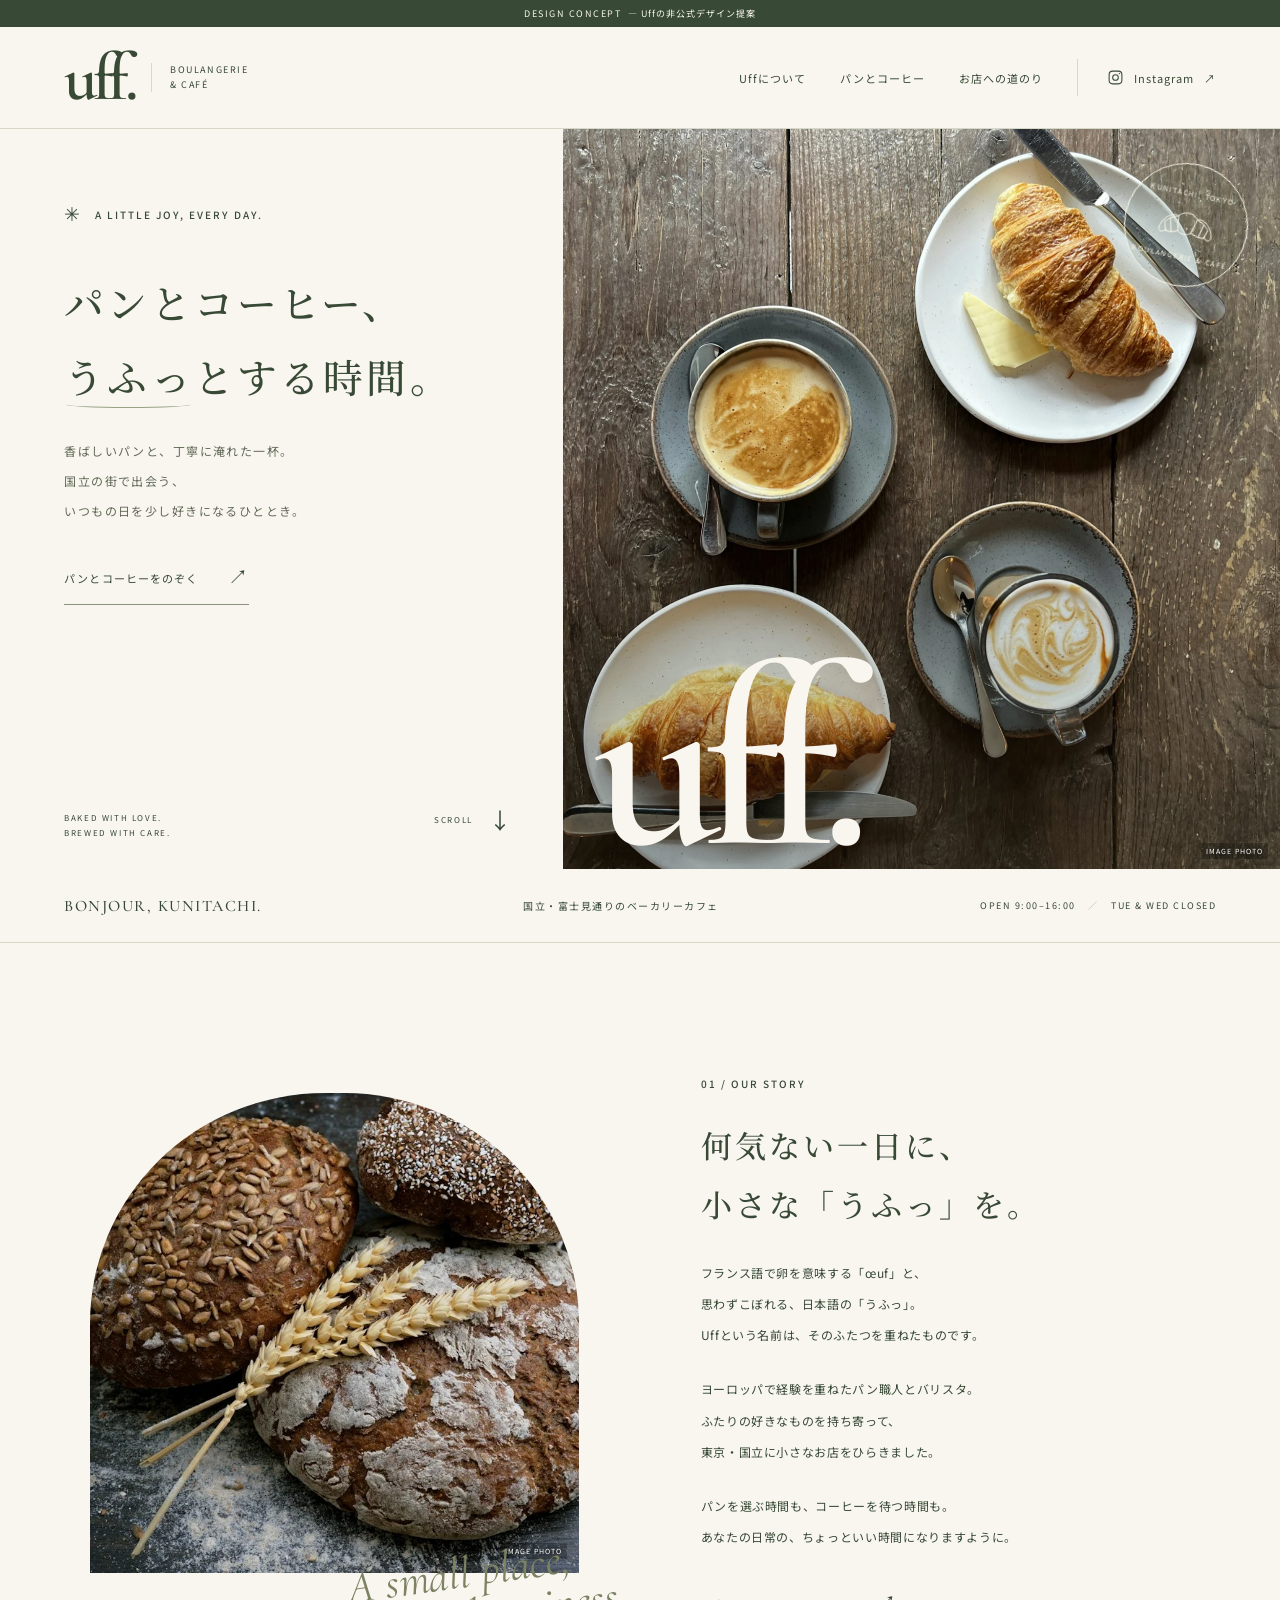
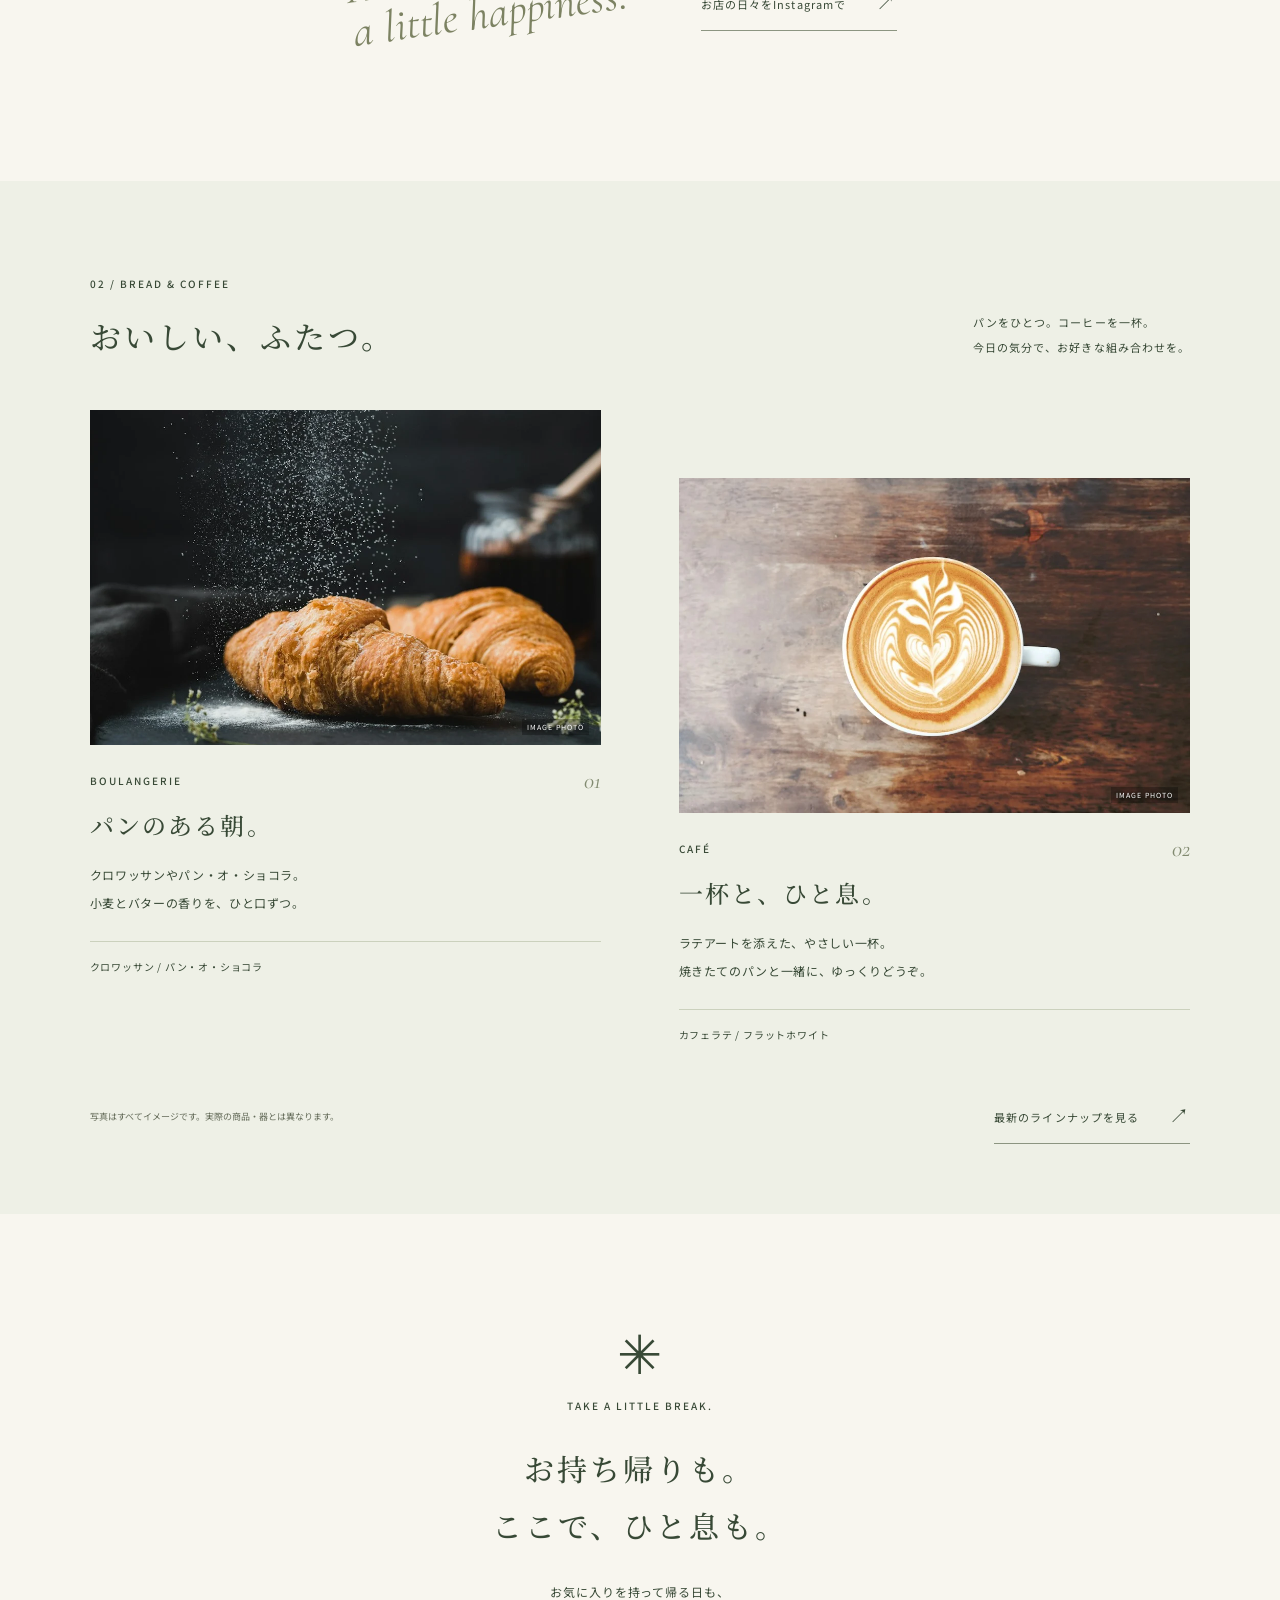
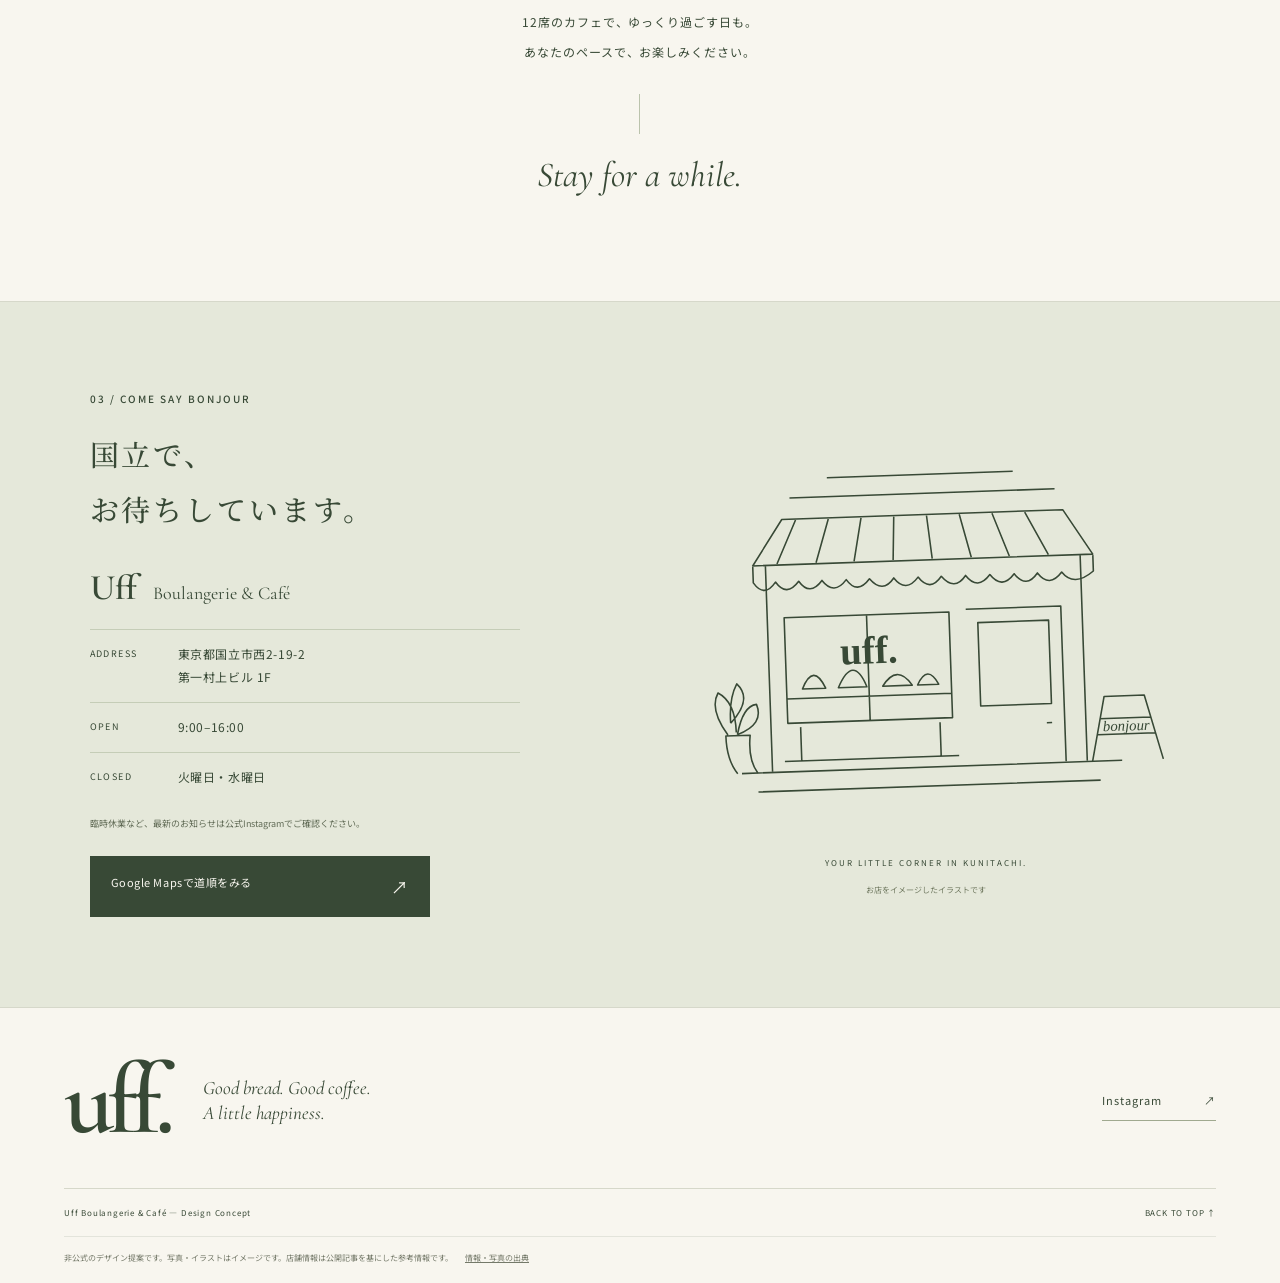
==== index.html @ c30e9963 "Publish Uff cafe homepage concept" ====
<!doctype html>
<html lang="ja">
<head>
  <meta charset="utf-8">
  <meta name="viewport" content="width=device-width, initial-scale=1">
  <meta name="robots" content="noindex,nofollow">
  <meta name="theme-color" content="#384936">
  <meta name="description" content="パンとコーヒー、うふっとする時間。東京・国立のUff Boulangerie & Caféを紹介する非公式デザイン案です。">
  <title>Uff — パンとコーヒー、うふっとする時間。｜デザイン案</title>
  <link rel="icon" href="assets/favicon.svg" type="image/svg+xml">
  <link rel="preconnect" href="https://fonts.googleapis.com">
  <link rel="preconnect" href="https://fonts.gstatic.com" crossorigin>
  <link href="https://fonts.googleapis.com/css2?family=Cormorant+Garamond:ital,wght@0,400;0,500;0,600;1,400;1,500&family=Noto+Sans+JP:wght@400;500;600&family=Noto+Serif+JP:wght@400;500;600&display=swap" rel="stylesheet">
  <link rel="stylesheet" href="style.css">
  <script src="app.js" defer></script>
</head>
<body>
  <a class="skip" href="#main">本文へスキップ</a>
  <div class="concept-note">DESIGN CONCEPT <span>— Uffの非公式デザイン提案</span></div>
  <header class="site-header">
    <a class="brand" href="#top" aria-label="Uff トップへ"><span class="brand-logo">uff<span class="logo-dot">.</span></span><span class="brand-sub">BOULANGERIE<br>& CAFÉ</span></a>
    <button class="menu-toggle" aria-expanded="false" aria-controls="navigation" aria-label="メニューを開く"><span></span><span></span></button>
    <nav id="navigation" aria-label="メインナビゲーション">
      <a href="#story">Uffについて</a><a href="#menu">パンとコーヒー</a><a href="#visit">お店への道のり</a>
      <a class="nav-instagram" href="https://www.instagram.com/uff_boulangeriecafe/" target="_blank" rel="noopener noreferrer"><svg viewBox="0 0 24 24" aria-hidden="true"><rect x="3" y="3" width="18" height="18" rx="5"/><circle cx="12" cy="12" r="4"/><circle class="fill" cx="17.5" cy="6.5" r="1"/></svg><span>Instagram</span><span aria-hidden="true">↗</span></a>
    </nav>
  </header>
  <main id="main">
    <section class="hero" id="top" aria-labelledby="hero-title">
      <div class="hero-copy">
        <p class="eyebrow"><span class="tiny-sun">✳</span> A LITTLE JOY, EVERY DAY.</p>
        <h1 id="hero-title">パンとコーヒー、<br><span>うふっ</span>とする時間。</h1>
        <p class="hero-description">香ばしいパンと、丁寧に淹れた一杯。<br>国立の街で出会う、<br>いつもの日を少し好きになるひととき。</p>
        <a class="text-link" href="#menu">パンとコーヒーをのぞく <span class="arrow" aria-hidden="true">↗</span></a>
        <div class="hero-bottom"><span>BAKED WITH LOVE.<br>BREWED WITH CARE.</span><a href="#story" class="scroll-cue">SCROLL <span aria-hidden="true">↓</span></a></div>
      </div>
      <div class="hero-photo">
        <img src="assets/hero.webp" width="1400" height="1867" alt="クロワッサンとコーヒーを囲む食卓のイメージ" fetchpriority="high">
        <div class="photo-shade"></div>
        <div class="hero-seal" aria-label="東京・国立 ベーカリーとカフェ"><span>KUNITACHI, TOKYO</span><svg viewBox="0 0 80 54" aria-hidden="true"><path d="M17 37C9 45 4 39 10 28C14 20 23 15 29 18M63 37C71 45 76 39 70 28C66 20 57 15 51 18M28 18C34 10 46 10 52 18L47 36C42 40 36 40 31 36Z"/><path d="M28 18L19 22L23 39L31 36M52 18L61 22L57 39L47 36M19 22L13 28L16 39L23 39M61 22L67 28L64 39L57 39"/></svg><span>BOULANGERIE & CAFÉ</span></div>
        <p class="hero-wordmark" aria-hidden="true">uff.</p>
        <span class="image-label">IMAGE PHOTO</span>
      </div>
    </section>
    <div class="opening-strip"><span class="strip-title">BONJOUR, KUNITACHI.</span><p>国立・富士見通りのベーカリーカフェ</p><span class="strip-hours">OPEN 9:00–16:00 <i>／</i> TUE & WED CLOSED</span></div>

    <section class="story section-wrap" id="story" aria-labelledby="story-title">
      <div class="story-visual"><img src="assets/bread.webp" width="1000" height="665" alt="香ばしく焼き上がったパンのイメージ" loading="lazy"><span class="image-label">IMAGE PHOTO</span><p class="handwritten">A small place,<br>a little happiness.</p></div>
      <div class="story-copy"><p class="eyebrow">01 / OUR STORY</p><h2 id="story-title">何気ない一日に、<br>小さな「うふっ」を。</h2><p>フランス語で卵を意味する「œuf」と、<br>思わずこぼれる、日本語の「うふっ」。<br>Uffという名前は、そのふたつを重ねたものです。</p><p>ヨーロッパで経験を重ねたパン職人とバリスタ。<br>ふたりの好きなものを持ち寄って、<br>東京・国立に小さなお店をひらきました。</p><p>パンを選ぶ時間も、コーヒーを待つ時間も。<br>あなたの日常の、ちょっといい時間になりますように。</p><a class="text-link" href="https://www.instagram.com/uff_boulangeriecafe/" target="_blank" rel="noopener noreferrer">お店の日々をInstagramで <span class="arrow" aria-hidden="true">↗</span></a></div>
    </section>

    <section class="menu-section" id="menu" aria-labelledby="menu-title">
      <div class="section-wrap">
        <div class="section-heading"><div><p class="eyebrow">02 / BREAD & COFFEE</p><h2 id="menu-title">おいしい、ふたつ。</h2></div><p class="heading-note">パンをひとつ。コーヒーを一杯。<br>今日の気分で、お好きな組み合わせを。</p></div>
        <div class="menu-grid">
          <article class="menu-item"><div class="menu-image"><img src="assets/croissant.webp" width="1000" height="800" alt="クロワッサンのイメージ" loading="lazy"><span class="image-label">IMAGE PHOTO</span></div><div class="menu-item-top"><span class="eyebrow">BOULANGERIE</span><span class="item-number">01</span></div><h3>パンのある朝。</h3><p>クロワッサンやパン・オ・ショコラ。<br>小麦とバターの香りを、ひと口ずつ。</p><div class="menu-detail"><span>クロワッサン / パン・オ・ショコラ</span></div></article>
          <article class="menu-item"><div class="menu-image"><img src="assets/latte.webp" width="1000" height="1250" alt="ラテアートを施したカフェラテのイメージ" loading="lazy"><span class="image-label">IMAGE PHOTO</span></div><div class="menu-item-top"><span class="eyebrow">CAFÉ</span><span class="item-number">02</span></div><h3>一杯と、ひと息。</h3><p>ラテアートを添えた、やさしい一杯。<br>焼きたてのパンと一緒に、ゆっくりどうぞ。</p><div class="menu-detail"><span>カフェラテ / フラットホワイト</span></div></article>
        </div>
        <div class="menu-footnote"><p>写真はすべてイメージです。実際の商品・器とは異なります。</p><a class="text-link" href="https://www.instagram.com/uff_boulangeriecafe/" target="_blank" rel="noopener noreferrer">最新のラインナップを見る <span class="arrow" aria-hidden="true">↗</span></a></div>
      </div>
    </section>

    <section class="cafe-moment section-wrap" aria-label="カフェで過ごす時間"><span class="moment-flower" aria-hidden="true">✳</span><p class="eyebrow">TAKE A LITTLE BREAK.</p><h2>お持ち帰りも。<br>ここで、ひと息も。</h2><p>お気に入りを持って帰る日も、<br>12席のカフェで、ゆっくり過ごす日も。<br>あなたのペースで、お楽しみください。</p><span class="moment-line" aria-hidden="true"></span><p class="moment-english">Stay for a while.</p></section>

    <section class="visit" id="visit" aria-labelledby="visit-title"><div class="section-wrap visit-inner"><div class="visit-info"><p class="eyebrow">03 / COME SAY BONJOUR</p><h2 id="visit-title">国立で、<br>お待ちしています。</h2><p class="visit-name">Uff <span>Boulangerie & Café</span></p><dl><div><dt>ADDRESS</dt><dd>東京都国立市西2-19-2<br>第一村上ビル 1F</dd></div><div><dt>OPEN</dt><dd>9:00–16:00</dd></div><div><dt>CLOSED</dt><dd>火曜日・水曜日</dd></div></dl><p class="visit-small">臨時休業など、最新のお知らせは公式Instagramでご確認ください。</p><a class="solid-link" href="https://www.google.com/maps/search/?api=1&query=Uff%20Boulangerie%20Cafe%20%E5%9B%BD%E7%AB%8B%E5%B8%82%E8%A5%BF2-19-2" target="_blank" rel="noopener noreferrer">Google Mapsで道順をみる <span aria-hidden="true">↗</span></a></div>
      <div class="visit-art" aria-label="Uffのイラスト"><svg class="shop-drawing" viewBox="0 0 500 410" fill="none" xmlns="http://www.w3.org/2000/svg" aria-hidden="true"><g stroke="currentColor" stroke-width="1.5" stroke-linejoin="round"><path d="M71 336H431M100 335V140H398V335M88 140H410L383 97H117Z"/><path d="M111 139L130 98M148 139L161 98M184 139L192 98M221 139L223 98M258 139L254 98M295 139L285 98M331 139L316 98M368 139L347 98M88 141V156Q98 171 109 156Q119 171 131 156Q141 171 153 156Q164 171 176 156Q186 171 198 156Q210 171 221 156Q232 171 244 156Q255 171 266 156Q278 171 289 156Q300 171 312 156Q323 171 335 156Q346 171 357 156Q368 171 380 156Q391 171 410 156V141"/><path d="M116 190H272V290H116ZM288 188H378V335M299 201H366V280H299ZM361 298H366M194 190V290M116 267H272M128 294V326M260 294V326M112 326H277"/><path d="M131 258Q142 233 153 258ZM165 258Q180 226 192 258ZM207 258Q221 237 235 258ZM240 258Q250 238 260 258Z"/><path d="M86 336Q77 323 80 300H57Q57 323 67 336M59 299Q42 274 51 259Q67 268 67 297M68 299Q74 272 87 271Q94 290 68 299M62 288Q61 265 69 251Q84 266 62 288M403 336L416 275H454L470 336M411 296H459M409 311H463"/><path d="M86 354H410M125 77H376M161 59H337"/></g><text x="195" y="236" fill="currentColor" text-anchor="middle" font-family="Georgia,serif" font-weight="bold" font-size="37">uff.</text><text x="436" y="308" fill="currentColor" text-anchor="middle" font-family="Georgia,serif" font-style="italic" font-size="14">bonjour</text></svg><p>YOUR LITTLE CORNER IN KUNITACHI.</p><span class="illustration-note">お店をイメージしたイラストです</span></div></div></section>
  </main>
  <footer><div class="footer-main"><a class="footer-logo" href="#top" aria-label="トップへ">uff.</a><p>Good bread. Good coffee.<br>A little happiness.</p><a class="footer-instagram" href="https://www.instagram.com/uff_boulangeriecafe/" target="_blank" rel="noopener noreferrer">Instagram <span aria-hidden="true">↗</span></a></div><div class="footer-bottom"><span>Uff Boulangerie & Café — Design Concept</span><a href="#top">BACK TO TOP ↑</a></div><div class="demo-disclosure">非公式のデザイン提案です。写真・イラストはイメージです。店舗情報は公開記事を基にした参考情報です。<details><summary>情報・写真の出典</summary><p>店舗情報：<a href="https://tachikawa.keizai.biz/headline/4227/" target="_blank" rel="noopener noreferrer">立川経済新聞（2026年11月4日）</a> ／ <a href="https://kunitachi-media.tokyo.jp/archives/1681" target="_blank" rel="noopener noreferrer">くにたちクリップ</a>。写真：Unsplash。実際の店舗・商品を撮影したものではありません。</p></details></div></footer>
</body>
</html>
---- style.css ----
:root{--paper:#f8f6ef;--ink:#384936;--muted:#747969;--line:#d6d8ca;--pale:#eef0e6;--serif:'Noto Serif JP',serif;--roman:'Cormorant Garamond',Georgia,serif;--sans:'Noto Sans JP',sans-serif}*{box-sizing:border-box}html{scroll-behavior:smooth;scroll-padding-top:100px}body{margin:0;color:var(--ink);background:var(--paper);font-family:var(--sans);font-size:14px;-webkit-font-smoothing:antialiased}a{color:inherit;text-decoration:none}button{font:inherit}a:focus-visible,button:focus-visible,summary:focus-visible{outline:2px solid #a45c36;outline-offset:6px}img{display:block;width:100%;height:100%;object-fit:cover}p,h1,h2,h3{margin:0}svg{display:block}::selection{background:#dce1c9}.skip{position:fixed;top:-100px;z-index:100;background:var(--ink);color:white;padding:15px}.skip:focus{top:0}.concept-note{height:27px;display:flex;gap:7px;justify-content:center;align-items:center;background:var(--ink);color:#f7f6ed;font-size:9px;letter-spacing:1.5px}.concept-note span{letter-spacing:1px;font-size:9px}.site-header{height:102px;padding:0 5%;display:flex;align-items:center;justify-content:space-between;border-bottom:1px solid var(--line);position:relative;z-index:20;background:var(--paper)}.brand{display:flex;gap:17px;align-items:center}.brand-logo{font:600 67px/.8 var(--roman);letter-spacing:-5px}.logo-dot{margin-left:2px}.brand-sub{font-size:9px;line-height:1.6;letter-spacing:1.6px;border-left:1px solid var(--line);padding-left:18px}.site-header nav{display:flex;align-items:center;gap:34px;font-size:11px;letter-spacing:1px}.site-header nav>a{position:relative;padding:10px 0}.site-header nav>a:not(.nav-instagram):after{content:'';position:absolute;bottom:0;left:0;width:0;height:1px;background:var(--ink);transition:width .3s}.site-header nav>a:hover:after{width:100%}.nav-instagram{display:flex;align-items:center;gap:10px;border-left:1px solid var(--line);padding-left:29px!important}.nav-instagram svg{width:17px;height:17px;fill:none;stroke:currentColor;stroke-width:1.5}.nav-instagram svg .fill{fill:currentColor;stroke:none}.menu-toggle{display:none}.hero{display:grid;grid-template-columns:44% 56%;min-height:650px;height:min(740px,calc(100svh - 129px));max-height:850px}.hero-copy{padding:67px 9% 29px 11.4%;display:flex;flex-direction:column;align-items:flex-start}.eyebrow{font-size:10px;font-weight:500;letter-spacing:2px;line-height:1.8}.tiny-sun{font-size:19px;vertical-align:-2px;margin-right:9px;font-weight:400}.hero h1{font:500 clamp(31px,3.1vw,49px)/1.85 var(--serif);letter-spacing:.08em;margin:35px -20px 24px 0;white-space:nowrap}.hero h1 span{position:relative}.hero h1 span:after{content:'';position:absolute;left:2px;right:3px;bottom:-4px;height:6px;border-bottom:1px solid #98a184;border-radius:50%}.hero-description{font-size:12px;line-height:2.5;letter-spacing:.12em;color:#626957}.text-link{display:inline-flex;align-items:center;justify-content:space-between;gap:30px;padding:13px 0;border-bottom:1px solid #8c9581;font-size:11px;letter-spacing:.1em;transition:gap .25s,color .25s}.text-link:hover{gap:40px;color:#8a5b38}.hero .text-link{margin-top:25px}.arrow{font-family:Arial,sans-serif;font-size:20px;font-weight:400}.hero-bottom{margin-top:auto;width:100%;display:flex;justify-content:space-between;align-items:end;padding-top:34px;font-size:8px;line-height:1.8;letter-spacing:1.6px}.scroll-cue{display:flex;align-items:center;gap:16px}.scroll-cue span{font-size:22px}.hero-photo{position:relative;overflow:hidden;background:#b1a18a}.hero-photo>img{object-position:center 45%;animation:hero-in 1.4s ease-out both}.photo-shade{position:absolute;inset:45% 0 0;background:linear-gradient(transparent,rgba(30,28,15,.36))}.hero-wordmark{position:absolute;bottom:18px;left:30px;font:600 clamp(160px,20vw,320px)/.7 var(--roman);letter-spacing:-.075em;color:var(--paper)}.hero-seal{position:absolute;top:34px;right:32px;width:124px;height:124px;border:1px solid #f9f6e8;border-radius:50%;color:#f9f6e8;display:flex;flex-direction:column;align-items:center;justify-content:center;transform:rotate(12deg);background:#38493624}.hero-seal>span{font-size:7px;letter-spacing:1.4px}.hero-seal svg{width:65px;height:50px;fill:none;stroke:currentColor;stroke-width:1.2;margin:2px 0}.image-label{position:absolute;right:12px;bottom:10px;font-size:7px;letter-spacing:1px;color:white;text-shadow:0 1px 5px #000;background:#0004;padding:3px 5px}.opening-strip{min-height:74px;border-bottom:1px solid var(--line);display:flex;align-items:center;justify-content:space-between;padding:18px 5%;gap:20px}.strip-title{font:500 16px var(--roman);letter-spacing:1.5px}.opening-strip p{font-size:10px;letter-spacing:1.5px}.strip-hours{font-size:9px;letter-spacing:1.5px}.strip-hours i{font-style:normal;margin:0 9px;color:#abb29e}.section-wrap{max-width:1240px;width:86%;margin:auto}.story{padding:132px 0 150px;display:grid;grid-template-columns:1fr 1fr;gap:11%;align-items:center}.story-visual{position:relative;height:480px;margin-bottom:40px}.story-visual>img{object-position:35% center;border-radius:48% 48% 0 0}.story-visual .image-label{bottom:14px}.handwritten{position:absolute;bottom:-61px;right:-46px;font:italic 400 45px/.95 var(--roman);transform:rotate(-8deg);color:#7c8262}.story-copy .eyebrow{margin-bottom:23px}h2{font:500 31px/1.9 var(--serif);letter-spacing:.1em}.story-copy>p:not(.eyebrow){font-size:12px;line-height:2.6;letter-spacing:.055em;margin-top:23px}.story-copy .text-link{margin-top:25px}.menu-section{background:var(--pale);padding:94px 0 70px}.section-heading{display:flex;justify-content:space-between;align-items:end;margin-bottom:44px}.section-heading .eyebrow{margin-bottom:14px}.heading-note{font-size:11px;line-height:2.3;letter-spacing:.1em;padding-bottom:6px}.menu-grid{display:grid;grid-template-columns:1fr 1fr;gap:7%}.menu-image{height:335px;overflow:hidden;position:relative}.menu-image img{transition:transform .8s}.menu-item:hover .menu-image img{transform:scale(1.025)}.menu-item:nth-child(2){padding-top:68px}.menu-item-top{display:flex;justify-content:space-between;align-items:center;margin:22px 0 10px}.item-number{font:italic 400 23px var(--roman);color:#818a70}.menu-item h3{font:500 24px/1.7 var(--serif);letter-spacing:.09em}.menu-item>p{font-size:12px;line-height:2.3;letter-spacing:.055em;margin-top:15px}.menu-detail{margin-top:25px;padding-top:17px;border-top:1px solid #cbd1bd;font-size:10px;letter-spacing:.08em}.menu-footnote{margin-top:48px;display:flex;justify-content:space-between;align-items:center;gap:25px}.menu-footnote>p{font-size:9px;line-height:1.8;color:#666d5b}.cafe-moment{position:relative;text-align:center;padding:110px 0 105px;overflow:hidden}.moment-flower{font-size:54px;font-weight:400;display:block;line-height:1;margin-bottom:19px}.cafe-moment h2{margin:25px 0 23px;font-size:30px}.cafe-moment>p:not(.eyebrow):not(.moment-english){font-size:12px;line-height:2.5;letter-spacing:.08em}.moment-line{display:block;height:40px;width:1px;background:#bbc3ac;margin:27px auto 20px}.moment-english{font:italic 400 35px var(--roman)}.visit{background:#e5e8da;border-top:1px solid var(--line);border-bottom:1px solid var(--line)}.visit-inner{display:grid;grid-template-columns:1fr 1fr;gap:4%;padding:88px 0 90px;align-items:center}.visit-info .eyebrow{margin-bottom:18px}.visit-info h2{font-size:29px}.visit-name{font:600 36px var(--roman);margin:30px 0 20px}.visit-name span{font-size:18px;font-weight:400;margin-left:8px}.visit-info dl{margin:0;max-width:430px}.visit-info dl>div{display:grid;grid-template-columns:88px 1fr;padding:13px 0;border-top:1px solid #c5cdb7;font-size:12px}.visit-info dt{font-size:9px;letter-spacing:1.4px;padding-top:4px}.visit-info dd{margin:0;line-height:1.9;letter-spacing:.05em}.visit-small{font-size:9px;line-height:2;margin:13px 0 23px;color:#616b56}.solid-link{background:var(--ink);color:var(--paper);padding:18px 21px;display:flex;justify-content:space-between;max-width:340px;font-size:11px;letter-spacing:.05em;transition:background .2s}.solid-link:hover{background:#536647}.solid-link span{font-size:17px}.visit-art{position:relative}.shop-drawing{width:100%;transform:rotate(-2deg)}.visit-art>p{text-align:center;font-size:8px;letter-spacing:2px;margin-top:12px}.illustration-note{display:block;text-align:center;font-size:8px;color:#707960;margin-top:16px}footer{padding:48px 5% 18px}.footer-main{display:flex;align-items:center;gap:35px}.footer-logo{font:600 100px/.9 var(--roman);letter-spacing:-7px}.footer-main>p{font:italic 400 19px/1.3 var(--roman)}.footer-instagram{margin-left:auto;display:flex;gap:42px;border-bottom:1px solid #a0a98f;padding:12px 0;font-size:11px;letter-spacing:1px}.footer-bottom{margin-top:42px;padding:18px 0;border-top:1px solid var(--line);display:flex;justify-content:space-between;font-size:8px;letter-spacing:.8px}.demo-disclosure{color:#747969;font-size:8px;line-height:1.9;padding:13px 0 0;border-top:1px solid #e3e4db}.demo-disclosure details{display:inline;margin-left:12px}.demo-disclosure summary{display:inline;text-decoration:underline;cursor:pointer}.demo-disclosure p{margin:7px 0}.demo-disclosure a{text-decoration:underline}@keyframes hero-in{from{transform:scale(1.04);opacity:.5}to{transform:scale(1);opacity:1}}@media(min-width:1500px){.hero-copy{padding-top:83px}.hero h1{margin-top:45px}.hero-description{font-size:13px}}@media(max-width:1050px){.site-header nav{gap:21px;font-size:10px}.nav-instagram{padding-left:20px!important}.nav-instagram>span:not(:last-child){display:none}.hero{height:660px;min-height:0}.hero-copy{padding-top:60px}.hero h1{font-size:32px;margin-top:31px}.hero-description{font-size:11px}.hero-seal{width:103px;height:103px;top:25px;right:22px}.hero-seal>span{font-size:5.8px}.hero-seal svg{width:55px;height:44px}.story{gap:9%;padding:100px 0 125px}.story-visual{height:420px}.handwritten{font-size:37px;right:-23px}h2{font-size:26px}.story-copy>p:not(.eyebrow){font-size:11px}.menu-image{height:280px}}@media(max-width:760px){html{scroll-padding-top:30px}.concept-note{height:25px;font-size:8px}.concept-note span{font-size:8px}.site-header{height:82px;padding:0 6%}.brand-logo{font-size:58px}.brand{gap:14px}.brand-sub{font-size:8px;padding-left:14px}.menu-toggle{display:flex;align-items:center;justify-content:center;flex-direction:column;gap:6px;border:0;background:none;width:44px;height:44px;padding:10px;color:var(--ink)}.menu-toggle span{display:block;width:23px;height:1px;background:currentColor;transition:transform .2s}.menu-toggle[aria-expanded=true] span:first-child{transform:translateY(3.5px) rotate(45deg)}.menu-toggle[aria-expanded=true] span:last-child{transform:translateY(-3.5px) rotate(-45deg)}.site-header nav{display:none;position:absolute;top:82px;left:0;right:0;background:var(--paper);padding:23px 8% 30px;border-bottom:1px solid var(--line);box-shadow:0 20px 20px #3849360a}.site-header nav.is-open{display:flex;flex-direction:column;align-items:stretch;gap:12px}.site-header nav>a{padding:12px 0;font-size:12px}.nav-instagram{border:0;padding-left:0!important}.nav-instagram>span:not(:last-child){display:block}.hero{grid-template-columns:1fr;height:auto;min-height:0}.hero-copy{padding:35px 8% 31px}.hero .eyebrow{font-size:8px;letter-spacing:1.6px}.tiny-sun{font-size:15px}.hero h1{font-size:clamp(28px,7.5vw,43px);line-height:1.8;letter-spacing:.07em;margin:19px 0 16px}.hero-description{font-size:11px;line-height:2.2}.hero-description br:nth-child(2){display:none}.hero .text-link{margin-top:14px;font-size:10px;padding:9px 0}.hero-bottom{display:none}.hero-photo{height:460px}.hero-photo>img{object-position:center 48%}.hero-wordmark{font-size:195px;bottom:18px;left:23px}.hero-seal{right:24px;top:23px;width:99px;height:99px}.hero-seal svg{width:53px;height:42px}.opening-strip{padding:20px 8%;display:grid;grid-template-columns:1fr;gap:9px}.strip-title{font-size:14px}.opening-strip p{font-size:10px}.strip-hours{font-size:8px;letter-spacing:1px}.section-wrap{width:84%}.story{display:flex;flex-direction:column;padding:65px 0 69px;gap:58px}.story-visual{width:86%;align-self:flex-start;height:350px;margin:0}.handwritten{font-size:35px;right:-45px;bottom:-28px}.story-copy{width:100%}.story-copy .eyebrow{margin-bottom:16px}h2{font-size:26px}.story-copy>p:not(.eyebrow){font-size:11px;line-height:2.5;margin-top:21px}.story-copy .text-link{margin-top:20px}.menu-section{padding:56px 0 44px}.section-heading{display:block;margin-bottom:28px}.section-heading .eyebrow{font-size:9px;margin-bottom:13px}.section-heading h2{font-size:26px}.heading-note{margin-top:17px;font-size:10px}.menu-grid{grid-template-columns:1fr;gap:38px}.menu-image{height:290px}.menu-item:nth-child(2){padding-top:0}.menu-item-top{margin:18px 0 9px}.menu-item h3{font-size:22px}.menu-item>p{font-size:11px}.menu-detail{font-size:9px;margin-top:18px}.menu-footnote{margin-top:30px;display:flex;flex-direction:column;align-items:flex-start;gap:13px}.menu-footnote>p{font-size:8px}.menu-footnote .text-link{font-size:10px}.cafe-moment{padding:69px 0 66px}.moment-flower{font-size:43px}.cafe-moment h2{font-size:26px}.cafe-moment>p:not(.eyebrow):not(.moment-english){font-size:11px}.visit-inner{grid-template-columns:1fr;padding:57px 0 45px;gap:30px}.visit-info h2{font-size:26px}.visit-name{margin-top:23px}.visit-info dl>div{font-size:11px}.visit-small{font-size:8px}.solid-link{max-width:none}.visit-art{max-width:400px;margin:0 auto;width:100%}.visit-art>p{font-size:7px}.illustration-note{font-size:7px}footer{padding:34px 8% 14px}.footer-main{flex-wrap:wrap;gap:21px}.footer-logo{font-size:80px}.footer-main>p{font-size:17px}.footer-instagram{margin:6px 0 0 auto;font-size:10px;gap:25px}.footer-bottom{margin-top:28px;font-size:7px;gap:15px;align-items:center}.demo-disclosure{font-size:7px}.demo-disclosure details{display:block;margin:5px 0}.hero-description{max-width:100%}}@media(prefers-reduced-motion:reduce){html{scroll-behavior:auto}*,*::before,*::after{animation:none!important;transition:none!important}}
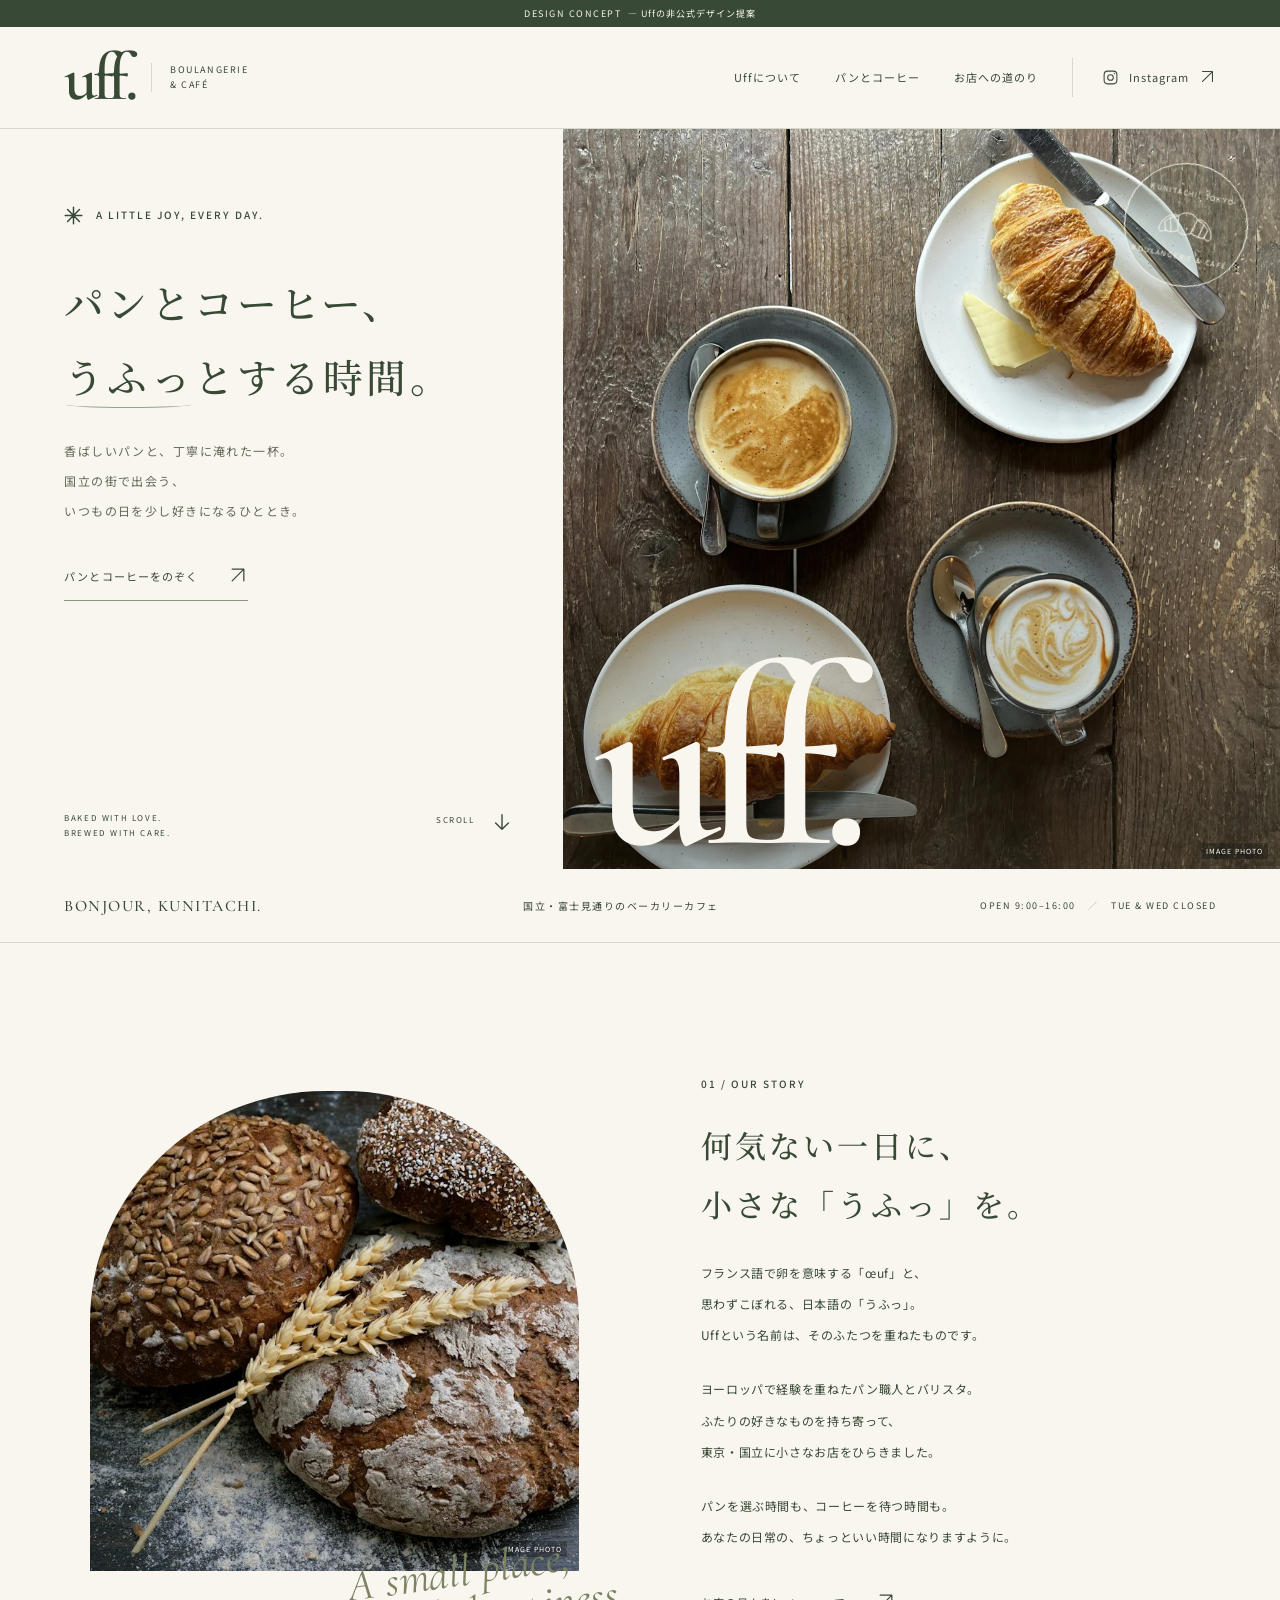
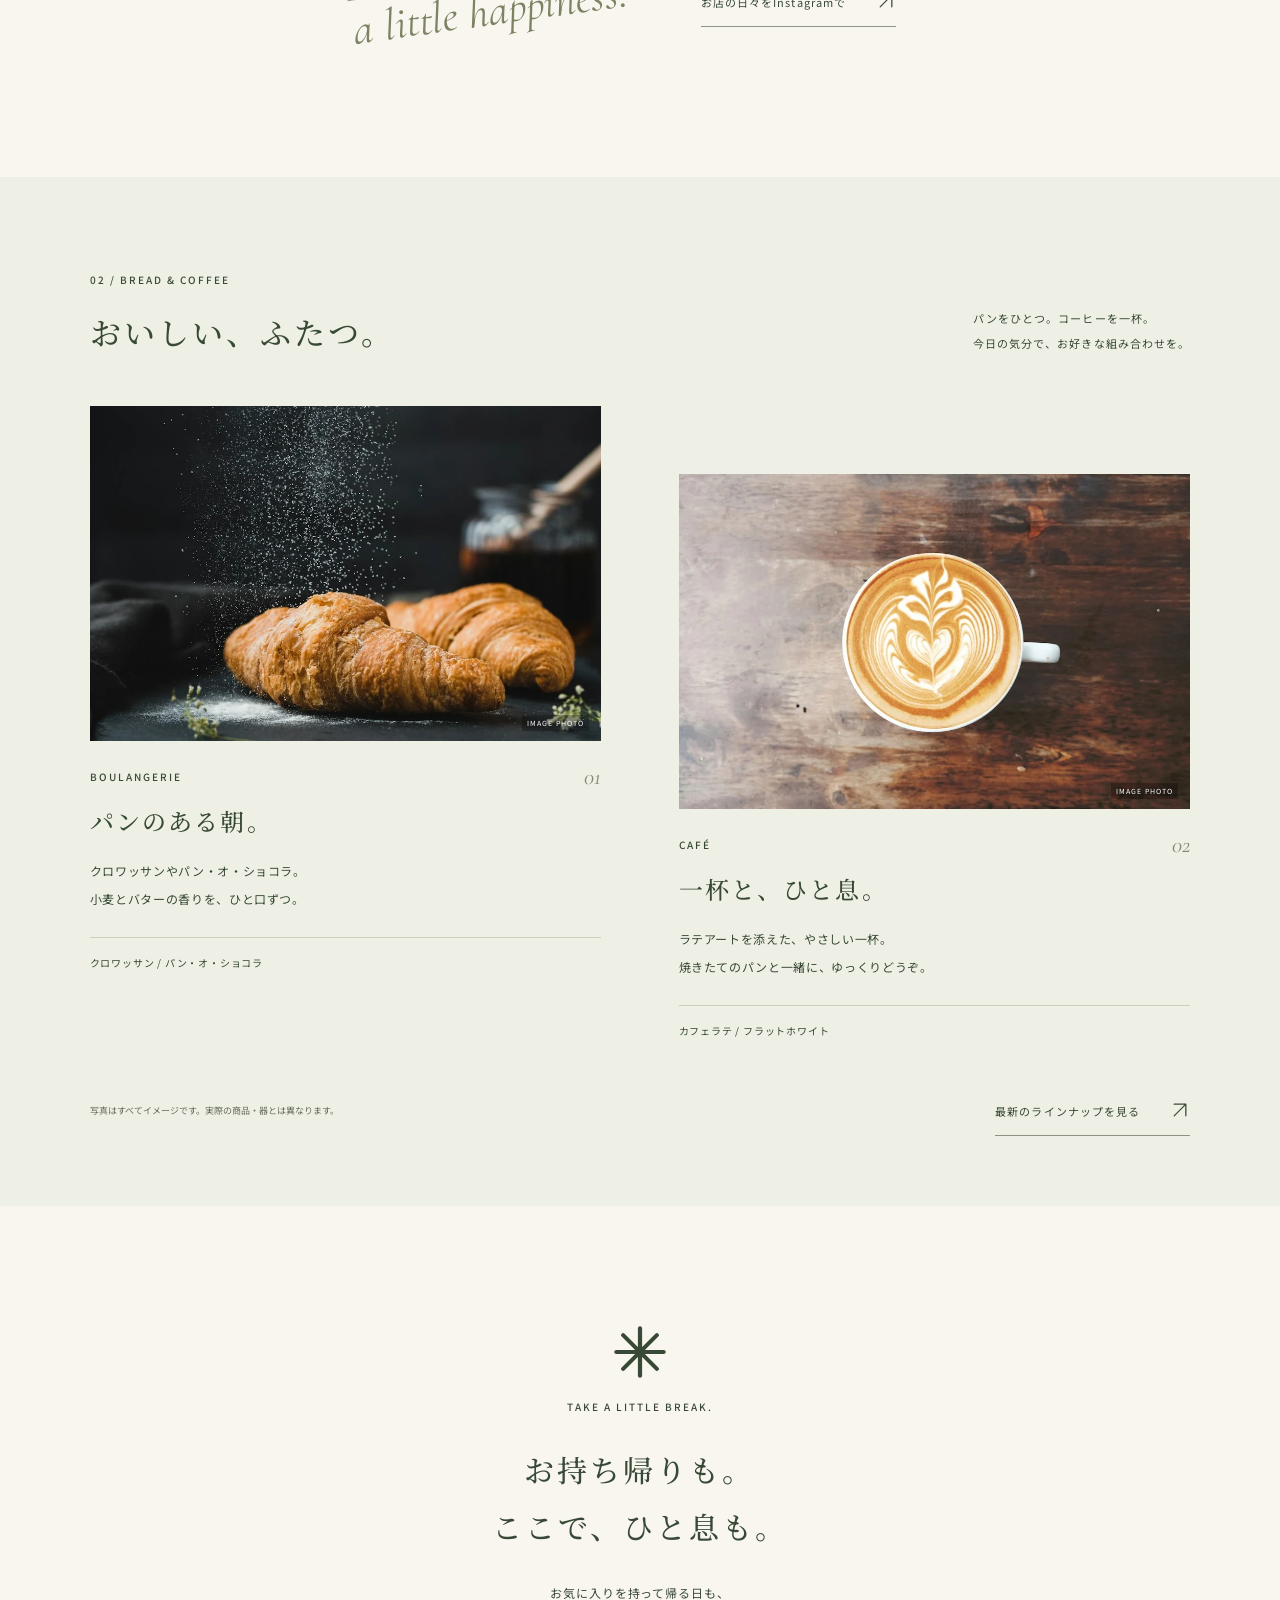
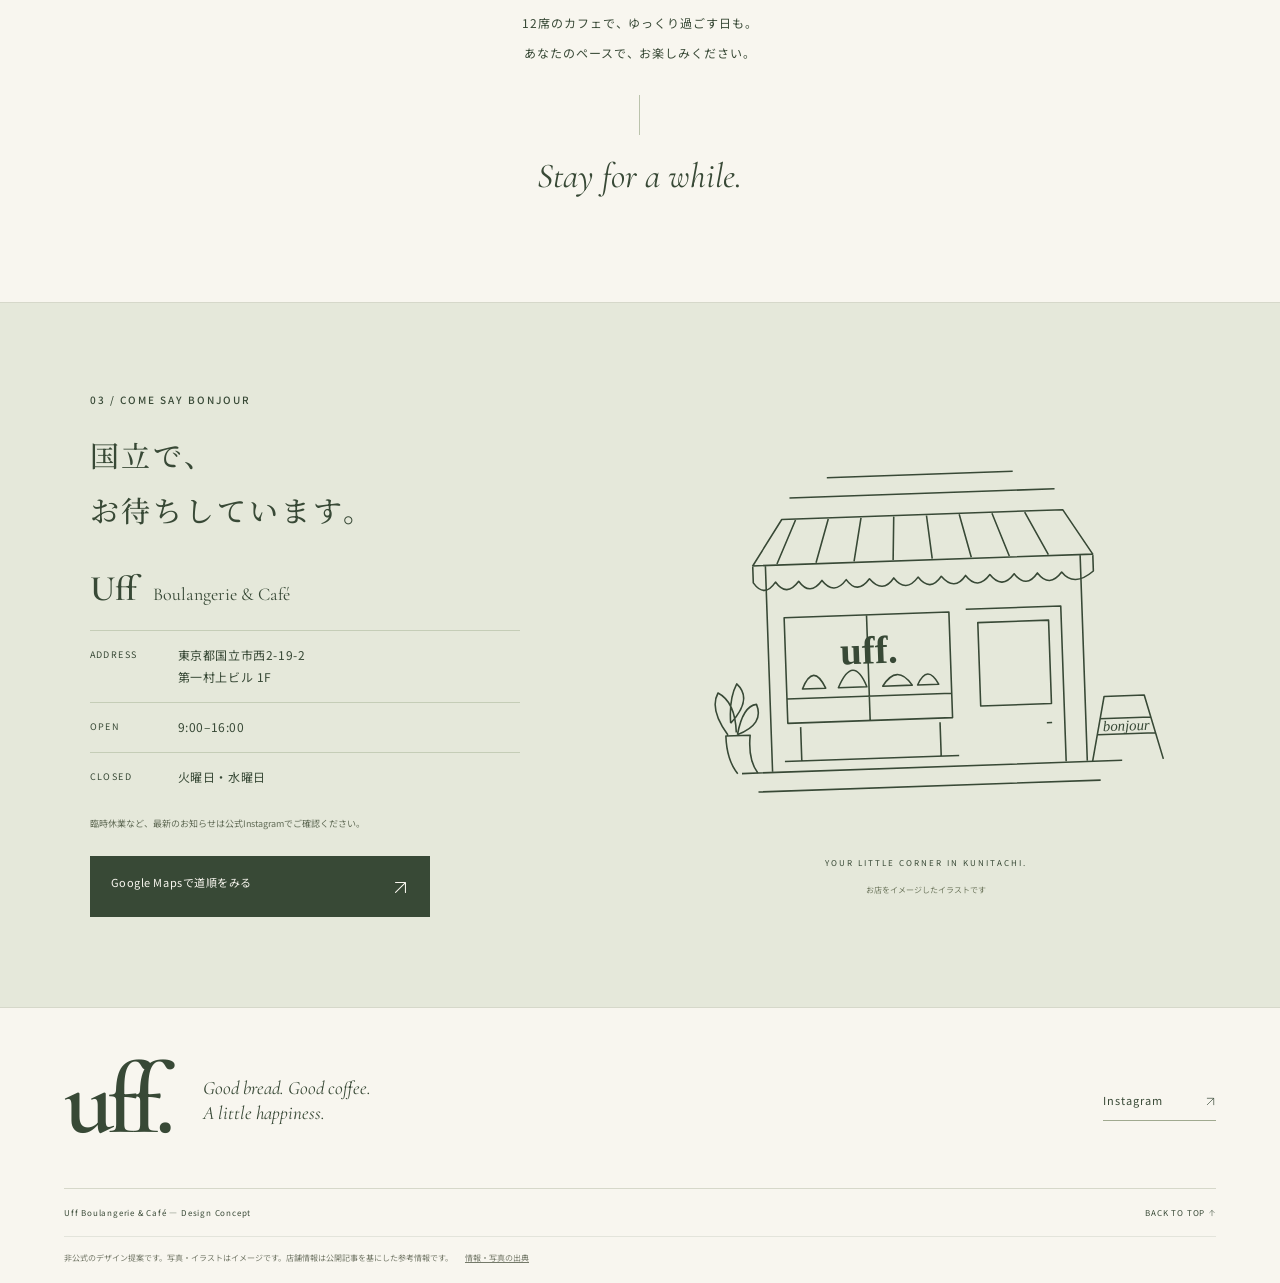
==== commit d647a576: "Use stable vector icons and check presentation compatibility" ====
--- a/index.html
+++ b/index.html
@@ -22,17 +22,17 @@
     <button class="menu-toggle" aria-expanded="false" aria-controls="navigation" aria-label="メニューを開く"><span></span><span></span></button>
     <nav id="navigation" aria-label="メインナビゲーション">
       <a href="#story">Uffについて</a><a href="#menu">パンとコーヒー</a><a href="#visit">お店への道のり</a>
-      <a class="nav-instagram" href="https://www.instagram.com/uff_boulangeriecafe/" target="_blank" rel="noopener noreferrer"><svg viewBox="0 0 24 24" aria-hidden="true"><rect x="3" y="3" width="18" height="18" rx="5"/><circle cx="12" cy="12" r="4"/><circle class="fill" cx="17.5" cy="6.5" r="1"/></svg><span>Instagram</span><span aria-hidden="true">↗</span></a>
+      <a class="nav-instagram" href="https://www.instagram.com/uff_boulangeriecafe/" target="_blank" rel="noopener noreferrer"><svg viewBox="0 0 24 24" aria-hidden="true"><rect x="3" y="3" width="18" height="18" rx="5"/><circle cx="12" cy="12" r="4"/><circle class="fill" cx="17.5" cy="6.5" r="1"/></svg><span>Instagram</span><span aria-hidden="true"><svg class="glyph-arrow" viewBox="0 0 24 24" width="24" height="24" aria-hidden="true" focusable="false"><path d="M5 19L19 5M5 5h14v14" fill="none" stroke="currentColor" stroke-width="1.5" stroke-linecap="round" stroke-linejoin="round"/></svg></span></a>
     </nav>
   </header>
   <main id="main">
     <section class="hero" id="top" aria-labelledby="hero-title">
       <div class="hero-copy">
-        <p class="eyebrow"><span class="tiny-sun">✳</span> A LITTLE JOY, EVERY DAY.</p>
+        <p class="eyebrow"><span class="tiny-sun"><svg class="glyph-mark" viewBox="0 0 32 32" width="32" height="32" aria-hidden="true" focusable="false"><path d="M16 2v28M2 16h28M6 6l20 20M6 26L26 6" fill="none" stroke="currentColor" stroke-width="2.5" stroke-linecap="round"/></svg></span> A LITTLE JOY, EVERY DAY.</p>
         <h1 id="hero-title">パンとコーヒー、<br><span>うふっ</span>とする時間。</h1>
         <p class="hero-description">香ばしいパンと、丁寧に淹れた一杯。<br>国立の街で出会う、<br>いつもの日を少し好きになるひととき。</p>
-        <a class="text-link" href="#menu">パンとコーヒーをのぞく <span class="arrow" aria-hidden="true">↗</span></a>
-        <div class="hero-bottom"><span>BAKED WITH LOVE.<br>BREWED WITH CARE.</span><a href="#story" class="scroll-cue">SCROLL <span aria-hidden="true">↓</span></a></div>
+        <a class="text-link" href="#menu">パンとコーヒーをのぞく <span class="arrow" aria-hidden="true"><svg class="glyph-arrow" viewBox="0 0 24 24" width="24" height="24" aria-hidden="true" focusable="false"><path d="M5 19L19 5M5 5h14v14" fill="none" stroke="currentColor" stroke-width="1.5" stroke-linecap="round" stroke-linejoin="round"/></svg></span></a>
+        <div class="hero-bottom"><span>BAKED WITH LOVE.<br>BREWED WITH CARE.</span><a href="#story" class="scroll-cue">SCROLL <span aria-hidden="true"><svg class="glyph-arrow" viewBox="0 0 24 24" width="24" height="24" aria-hidden="true" focusable="false"><path d="M12 4v16M5 13l7 7 7-7" fill="none" stroke="currentColor" stroke-width="1.5" stroke-linecap="round" stroke-linejoin="round"/></svg></span></a></div>
       </div>
       <div class="hero-photo">
         <img src="assets/hero.webp" width="1400" height="1867" alt="クロワッサンとコーヒーを囲む食卓のイメージ" fetchpriority="high">
@@ -46,7 +46,7 @@
 
     <section class="story section-wrap" id="story" aria-labelledby="story-title">
       <div class="story-visual"><img src="assets/bread.webp" width="1000" height="665" alt="香ばしく焼き上がったパンのイメージ" loading="lazy"><span class="image-label">IMAGE PHOTO</span><p class="handwritten">A small place,<br>a little happiness.</p></div>
-      <div class="story-copy"><p class="eyebrow">01 / OUR STORY</p><h2 id="story-title">何気ない一日に、<br>小さな「うふっ」を。</h2><p>フランス語で卵を意味する「œuf」と、<br>思わずこぼれる、日本語の「うふっ」。<br>Uffという名前は、そのふたつを重ねたものです。</p><p>ヨーロッパで経験を重ねたパン職人とバリスタ。<br>ふたりの好きなものを持ち寄って、<br>東京・国立に小さなお店をひらきました。</p><p>パンを選ぶ時間も、コーヒーを待つ時間も。<br>あなたの日常の、ちょっといい時間になりますように。</p><a class="text-link" href="https://www.instagram.com/uff_boulangeriecafe/" target="_blank" rel="noopener noreferrer">お店の日々をInstagramで <span class="arrow" aria-hidden="true">↗</span></a></div>
+      <div class="story-copy"><p class="eyebrow">01 / OUR STORY</p><h2 id="story-title">何気ない一日に、<br>小さな「うふっ」を。</h2><p>フランス語で卵を意味する「œuf」と、<br>思わずこぼれる、日本語の「うふっ」。<br>Uffという名前は、そのふたつを重ねたものです。</p><p>ヨーロッパで経験を重ねたパン職人とバリスタ。<br>ふたりの好きなものを持ち寄って、<br>東京・国立に小さなお店をひらきました。</p><p>パンを選ぶ時間も、コーヒーを待つ時間も。<br>あなたの日常の、ちょっといい時間になりますように。</p><a class="text-link" href="https://www.instagram.com/uff_boulangeriecafe/" target="_blank" rel="noopener noreferrer">お店の日々をInstagramで <span class="arrow" aria-hidden="true"><svg class="glyph-arrow" viewBox="0 0 24 24" width="24" height="24" aria-hidden="true" focusable="false"><path d="M5 19L19 5M5 5h14v14" fill="none" stroke="currentColor" stroke-width="1.5" stroke-linecap="round" stroke-linejoin="round"/></svg></span></a></div>
     </section>
 
     <section class="menu-section" id="menu" aria-labelledby="menu-title">
@@ -56,15 +56,15 @@
           <article class="menu-item"><div class="menu-image"><img src="assets/croissant.webp" width="1000" height="800" alt="クロワッサンのイメージ" loading="lazy"><span class="image-label">IMAGE PHOTO</span></div><div class="menu-item-top"><span class="eyebrow">BOULANGERIE</span><span class="item-number">01</span></div><h3>パンのある朝。</h3><p>クロワッサンやパン・オ・ショコラ。<br>小麦とバターの香りを、ひと口ずつ。</p><div class="menu-detail"><span>クロワッサン / パン・オ・ショコラ</span></div></article>
           <article class="menu-item"><div class="menu-image"><img src="assets/latte.webp" width="1000" height="1250" alt="ラテアートを施したカフェラテのイメージ" loading="lazy"><span class="image-label">IMAGE PHOTO</span></div><div class="menu-item-top"><span class="eyebrow">CAFÉ</span><span class="item-number">02</span></div><h3>一杯と、ひと息。</h3><p>ラテアートを添えた、やさしい一杯。<br>焼きたてのパンと一緒に、ゆっくりどうぞ。</p><div class="menu-detail"><span>カフェラテ / フラットホワイト</span></div></article>
         </div>
-        <div class="menu-footnote"><p>写真はすべてイメージです。実際の商品・器とは異なります。</p><a class="text-link" href="https://www.instagram.com/uff_boulangeriecafe/" target="_blank" rel="noopener noreferrer">最新のラインナップを見る <span class="arrow" aria-hidden="true">↗</span></a></div>
+        <div class="menu-footnote"><p>写真はすべてイメージです。実際の商品・器とは異なります。</p><a class="text-link" href="https://www.instagram.com/uff_boulangeriecafe/" target="_blank" rel="noopener noreferrer">最新のラインナップを見る <span class="arrow" aria-hidden="true"><svg class="glyph-arrow" viewBox="0 0 24 24" width="24" height="24" aria-hidden="true" focusable="false"><path d="M5 19L19 5M5 5h14v14" fill="none" stroke="currentColor" stroke-width="1.5" stroke-linecap="round" stroke-linejoin="round"/></svg></span></a></div>
       </div>
     </section>
 
-    <section class="cafe-moment section-wrap" aria-label="カフェで過ごす時間"><span class="moment-flower" aria-hidden="true">✳</span><p class="eyebrow">TAKE A LITTLE BREAK.</p><h2>お持ち帰りも。<br>ここで、ひと息も。</h2><p>お気に入りを持って帰る日も、<br>12席のカフェで、ゆっくり過ごす日も。<br>あなたのペースで、お楽しみください。</p><span class="moment-line" aria-hidden="true"></span><p class="moment-english">Stay for a while.</p></section>
+    <section class="cafe-moment section-wrap" aria-label="カフェで過ごす時間"><span class="moment-flower" aria-hidden="true"><svg class="glyph-mark" viewBox="0 0 32 32" width="32" height="32" aria-hidden="true" focusable="false"><path d="M16 2v28M2 16h28M6 6l20 20M6 26L26 6" fill="none" stroke="currentColor" stroke-width="2.5" stroke-linecap="round"/></svg></span><p class="eyebrow">TAKE A LITTLE BREAK.</p><h2>お持ち帰りも。<br>ここで、ひと息も。</h2><p>お気に入りを持って帰る日も、<br>12席のカフェで、ゆっくり過ごす日も。<br>あなたのペースで、お楽しみください。</p><span class="moment-line" aria-hidden="true"></span><p class="moment-english">Stay for a while.</p></section>
 
-    <section class="visit" id="visit" aria-labelledby="visit-title"><div class="section-wrap visit-inner"><div class="visit-info"><p class="eyebrow">03 / COME SAY BONJOUR</p><h2 id="visit-title">国立で、<br>お待ちしています。</h2><p class="visit-name">Uff <span>Boulangerie & Café</span></p><dl><div><dt>ADDRESS</dt><dd>東京都国立市西2-19-2<br>第一村上ビル 1F</dd></div><div><dt>OPEN</dt><dd>9:00–16:00</dd></div><div><dt>CLOSED</dt><dd>火曜日・水曜日</dd></div></dl><p class="visit-small">臨時休業など、最新のお知らせは公式Instagramでご確認ください。</p><a class="solid-link" href="https://www.google.com/maps/search/?api=1&query=Uff%20Boulangerie%20Cafe%20%E5%9B%BD%E7%AB%8B%E5%B8%82%E8%A5%BF2-19-2" target="_blank" rel="noopener noreferrer">Google Mapsで道順をみる <span aria-hidden="true">↗</span></a></div>
+    <section class="visit" id="visit" aria-labelledby="visit-title"><div class="section-wrap visit-inner"><div class="visit-info"><p class="eyebrow">03 / COME SAY BONJOUR</p><h2 id="visit-title">国立で、<br>お待ちしています。</h2><p class="visit-name">Uff <span>Boulangerie & Café</span></p><dl><div><dt>ADDRESS</dt><dd>東京都国立市西2-19-2<br>第一村上ビル 1F</dd></div><div><dt>OPEN</dt><dd>9:00–16:00</dd></div><div><dt>CLOSED</dt><dd>火曜日・水曜日</dd></div></dl><p class="visit-small">臨時休業など、最新のお知らせは公式Instagramでご確認ください。</p><a class="solid-link" href="https://www.google.com/maps/search/?api=1&query=Uff%20Boulangerie%20Cafe%20%E5%9B%BD%E7%AB%8B%E5%B8%82%E8%A5%BF2-19-2" target="_blank" rel="noopener noreferrer">Google Mapsで道順をみる <span aria-hidden="true"><svg class="glyph-arrow" viewBox="0 0 24 24" width="24" height="24" aria-hidden="true" focusable="false"><path d="M5 19L19 5M5 5h14v14" fill="none" stroke="currentColor" stroke-width="1.5" stroke-linecap="round" stroke-linejoin="round"/></svg></span></a></div>
       <div class="visit-art" aria-label="Uffのイラスト"><svg class="shop-drawing" viewBox="0 0 500 410" fill="none" xmlns="http://www.w3.org/2000/svg" aria-hidden="true"><g stroke="currentColor" stroke-width="1.5" stroke-linejoin="round"><path d="M71 336H431M100 335V140H398V335M88 140H410L383 97H117Z"/><path d="M111 139L130 98M148 139L161 98M184 139L192 98M221 139L223 98M258 139L254 98M295 139L285 98M331 139L316 98M368 139L347 98M88 141V156Q98 171 109 156Q119 171 131 156Q141 171 153 156Q164 171 176 156Q186 171 198 156Q210 171 221 156Q232 171 244 156Q255 171 266 156Q278 171 289 156Q300 171 312 156Q323 171 335 156Q346 171 357 156Q368 171 380 156Q391 171 410 156V141"/><path d="M116 190H272V290H116ZM288 188H378V335M299 201H366V280H299ZM361 298H366M194 190V290M116 267H272M128 294V326M260 294V326M112 326H277"/><path d="M131 258Q142 233 153 258ZM165 258Q180 226 192 258ZM207 258Q221 237 235 258ZM240 258Q250 238 260 258Z"/><path d="M86 336Q77 323 80 300H57Q57 323 67 336M59 299Q42 274 51 259Q67 268 67 297M68 299Q74 272 87 271Q94 290 68 299M62 288Q61 265 69 251Q84 266 62 288M403 336L416 275H454L470 336M411 296H459M409 311H463"/><path d="M86 354H410M125 77H376M161 59H337"/></g><text x="195" y="236" fill="currentColor" text-anchor="middle" font-family="Georgia,serif" font-weight="bold" font-size="37">uff.</text><text x="436" y="308" fill="currentColor" text-anchor="middle" font-family="Georgia,serif" font-style="italic" font-size="14">bonjour</text></svg><p>YOUR LITTLE CORNER IN KUNITACHI.</p><span class="illustration-note">お店をイメージしたイラストです</span></div></div></section>
   </main>
-  <footer><div class="footer-main"><a class="footer-logo" href="#top" aria-label="トップへ">uff.</a><p>Good bread. Good coffee.<br>A little happiness.</p><a class="footer-instagram" href="https://www.instagram.com/uff_boulangeriecafe/" target="_blank" rel="noopener noreferrer">Instagram <span aria-hidden="true">↗</span></a></div><div class="footer-bottom"><span>Uff Boulangerie & Café — Design Concept</span><a href="#top">BACK TO TOP ↑</a></div><div class="demo-disclosure">非公式のデザイン提案です。写真・イラストはイメージです。店舗情報は公開記事を基にした参考情報です。<details><summary>情報・写真の出典</summary><p>店舗情報：<a href="https://tachikawa.keizai.biz/headline/4227/" target="_blank" rel="noopener noreferrer">立川経済新聞（2026年11月4日）</a> ／ <a href="https://kunitachi-media.tokyo.jp/archives/1681" target="_blank" rel="noopener noreferrer">くにたちクリップ</a>。写真：Unsplash。実際の店舗・商品を撮影したものではありません。</p></details></div></footer>
+  <footer><div class="footer-main"><a class="footer-logo" href="#top" aria-label="トップへ">uff.</a><p>Good bread. Good coffee.<br>A little happiness.</p><a class="footer-instagram" href="https://www.instagram.com/uff_boulangeriecafe/" target="_blank" rel="noopener noreferrer">Instagram <span aria-hidden="true"><svg class="glyph-arrow" viewBox="0 0 24 24" width="24" height="24" aria-hidden="true" focusable="false"><path d="M5 19L19 5M5 5h14v14" fill="none" stroke="currentColor" stroke-width="1.5" stroke-linecap="round" stroke-linejoin="round"/></svg></span></a></div><div class="footer-bottom"><span>Uff Boulangerie & Café — Design Concept</span><a href="#top">BACK TO TOP <svg class="glyph-arrow" viewBox="0 0 24 24" width="24" height="24" aria-hidden="true" focusable="false"><path d="M12 20V4M5 11l7-7 7 7" fill="none" stroke="currentColor" stroke-width="1.5" stroke-linecap="round" stroke-linejoin="round"/></svg></a></div><div class="demo-disclosure">非公式のデザイン提案です。写真・イラストはイメージです。店舗情報は公開記事を基にした参考情報です。<details><summary>情報・写真の出典</summary><p>店舗情報：<a href="https://tachikawa.keizai.biz/headline/4227/" target="_blank" rel="noopener noreferrer">立川経済新聞（2026年11月4日）</a> ／ <a href="https://kunitachi-media.tokyo.jp/archives/1681" target="_blank" rel="noopener noreferrer">くにたちクリップ</a>。写真：Unsplash。実際の店舗・商品を撮影したものではありません。</p></details></div></footer>
 </body>
 </html>
--- a/style.css
+++ b/style.css
@@ -1 +1,4 @@
 :root{--paper:#f8f6ef;--ink:#384936;--muted:#747969;--line:#d6d8ca;--pale:#eef0e6;--serif:'Noto Serif JP',serif;--roman:'Cormorant Garamond',Georgia,serif;--sans:'Noto Sans JP',sans-serif}*{box-sizing:border-box}html{scroll-behavior:smooth;scroll-padding-top:100px}body{margin:0;color:var(--ink);background:var(--paper);font-family:var(--sans);font-size:14px;-webkit-font-smoothing:antialiased}a{color:inherit;text-decoration:none}button{font:inherit}a:focus-visible,button:focus-visible,summary:focus-visible{outline:2px solid #a45c36;outline-offset:6px}img{display:block;width:100%;height:100%;object-fit:cover}p,h1,h2,h3{margin:0}svg{display:block}::selection{background:#dce1c9}.skip{position:fixed;top:-100px;z-index:100;background:var(--ink);color:white;padding:15px}.skip:focus{top:0}.concept-note{height:27px;display:flex;gap:7px;justify-content:center;align-items:center;background:var(--ink);color:#f7f6ed;font-size:9px;letter-spacing:1.5px}.concept-note span{letter-spacing:1px;font-size:9px}.site-header{height:102px;padding:0 5%;display:flex;align-items:center;justify-content:space-between;border-bottom:1px solid var(--line);position:relative;z-index:20;background:var(--paper)}.brand{display:flex;gap:17px;align-items:center}.brand-logo{font:600 67px/.8 var(--roman);letter-spacing:-5px}.logo-dot{margin-left:2px}.brand-sub{font-size:9px;line-height:1.6;letter-spacing:1.6px;border-left:1px solid var(--line);padding-left:18px}.site-header nav{display:flex;align-items:center;gap:34px;font-size:11px;letter-spacing:1px}.site-header nav>a{position:relative;padding:10px 0}.site-header nav>a:not(.nav-instagram):after{content:'';position:absolute;bottom:0;left:0;width:0;height:1px;background:var(--ink);transition:width .3s}.site-header nav>a:hover:after{width:100%}.nav-instagram{display:flex;align-items:center;gap:10px;border-left:1px solid var(--line);padding-left:29px!important}.nav-instagram svg{width:17px;height:17px;fill:none;stroke:currentColor;stroke-width:1.5}.nav-instagram svg .fill{fill:currentColor;stroke:none}.menu-toggle{display:none}.hero{display:grid;grid-template-columns:44% 56%;min-height:650px;height:min(740px,calc(100svh - 129px));max-height:850px}.hero-copy{padding:67px 9% 29px 11.4%;display:flex;flex-direction:column;align-items:flex-start}.eyebrow{font-size:10px;font-weight:500;letter-spacing:2px;line-height:1.8}.tiny-sun{font-size:19px;vertical-align:-2px;margin-right:9px;font-weight:400}.hero h1{font:500 clamp(31px,3.1vw,49px)/1.85 var(--serif);letter-spacing:.08em;margin:35px -20px 24px 0;white-space:nowrap}.hero h1 span{position:relative}.hero h1 span:after{content:'';position:absolute;left:2px;right:3px;bottom:-4px;height:6px;border-bottom:1px solid #98a184;border-radius:50%}.hero-description{font-size:12px;line-height:2.5;letter-spacing:.12em;color:#626957}.text-link{display:inline-flex;align-items:center;justify-content:space-between;gap:30px;padding:13px 0;border-bottom:1px solid #8c9581;font-size:11px;letter-spacing:.1em;transition:gap .25s,color .25s}.text-link:hover{gap:40px;color:#8a5b38}.hero .text-link{margin-top:25px}.arrow{font-family:Arial,sans-serif;font-size:20px;font-weight:400}.hero-bottom{margin-top:auto;width:100%;display:flex;justify-content:space-between;align-items:end;padding-top:34px;font-size:8px;line-height:1.8;letter-spacing:1.6px}.scroll-cue{display:flex;align-items:center;gap:16px}.scroll-cue span{font-size:22px}.hero-photo{position:relative;overflow:hidden;background:#b1a18a}.hero-photo>img{object-position:center 45%;animation:hero-in 1.4s ease-out both}.photo-shade{position:absolute;inset:45% 0 0;background:linear-gradient(transparent,rgba(30,28,15,.36))}.hero-wordmark{position:absolute;bottom:18px;left:30px;font:600 clamp(160px,20vw,320px)/.7 var(--roman);letter-spacing:-.075em;color:var(--paper)}.hero-seal{position:absolute;top:34px;right:32px;width:124px;height:124px;border:1px solid #f9f6e8;border-radius:50%;color:#f9f6e8;display:flex;flex-direction:column;align-items:center;justify-content:center;transform:rotate(12deg);background:#38493624}.hero-seal>span{font-size:7px;letter-spacing:1.4px}.hero-seal svg{width:65px;height:50px;fill:none;stroke:currentColor;stroke-width:1.2;margin:2px 0}.image-label{position:absolute;right:12px;bottom:10px;font-size:7px;letter-spacing:1px;color:white;text-shadow:0 1px 5px #000;background:#0004;padding:3px 5px}.opening-strip{min-height:74px;border-bottom:1px solid var(--line);display:flex;align-items:center;justify-content:space-between;padding:18px 5%;gap:20px}.strip-title{font:500 16px var(--roman);letter-spacing:1.5px}.opening-strip p{font-size:10px;letter-spacing:1.5px}.strip-hours{font-size:9px;letter-spacing:1.5px}.strip-hours i{font-style:normal;margin:0 9px;color:#abb29e}.section-wrap{max-width:1240px;width:86%;margin:auto}.story{padding:132px 0 150px;display:grid;grid-template-columns:1fr 1fr;gap:11%;align-items:center}.story-visual{position:relative;height:480px;margin-bottom:40px}.story-visual>img{object-position:35% center;border-radius:48% 48% 0 0}.story-visual .image-label{bottom:14px}.handwritten{position:absolute;bottom:-61px;right:-46px;font:italic 400 45px/.95 var(--roman);transform:rotate(-8deg);color:#7c8262}.story-copy .eyebrow{margin-bottom:23px}h2{font:500 31px/1.9 var(--serif);letter-spacing:.1em}.story-copy>p:not(.eyebrow){font-size:12px;line-height:2.6;letter-spacing:.055em;margin-top:23px}.story-copy .text-link{margin-top:25px}.menu-section{background:var(--pale);padding:94px 0 70px}.section-heading{display:flex;justify-content:space-between;align-items:end;margin-bottom:44px}.section-heading .eyebrow{margin-bottom:14px}.heading-note{font-size:11px;line-height:2.3;letter-spacing:.1em;padding-bottom:6px}.menu-grid{display:grid;grid-template-columns:1fr 1fr;gap:7%}.menu-image{height:335px;overflow:hidden;position:relative}.menu-image img{transition:transform .8s}.menu-item:hover .menu-image img{transform:scale(1.025)}.menu-item:nth-child(2){padding-top:68px}.menu-item-top{display:flex;justify-content:space-between;align-items:center;margin:22px 0 10px}.item-number{font:italic 400 23px var(--roman);color:#818a70}.menu-item h3{font:500 24px/1.7 var(--serif);letter-spacing:.09em}.menu-item>p{font-size:12px;line-height:2.3;letter-spacing:.055em;margin-top:15px}.menu-detail{margin-top:25px;padding-top:17px;border-top:1px solid #cbd1bd;font-size:10px;letter-spacing:.08em}.menu-footnote{margin-top:48px;display:flex;justify-content:space-between;align-items:center;gap:25px}.menu-footnote>p{font-size:9px;line-height:1.8;color:#666d5b}.cafe-moment{position:relative;text-align:center;padding:110px 0 105px;overflow:hidden}.moment-flower{font-size:54px;font-weight:400;display:block;line-height:1;margin-bottom:19px}.cafe-moment h2{margin:25px 0 23px;font-size:30px}.cafe-moment>p:not(.eyebrow):not(.moment-english){font-size:12px;line-height:2.5;letter-spacing:.08em}.moment-line{display:block;height:40px;width:1px;background:#bbc3ac;margin:27px auto 20px}.moment-english{font:italic 400 35px var(--roman)}.visit{background:#e5e8da;border-top:1px solid var(--line);border-bottom:1px solid var(--line)}.visit-inner{display:grid;grid-template-columns:1fr 1fr;gap:4%;padding:88px 0 90px;align-items:center}.visit-info .eyebrow{margin-bottom:18px}.visit-info h2{font-size:29px}.visit-name{font:600 36px var(--roman);margin:30px 0 20px}.visit-name span{font-size:18px;font-weight:400;margin-left:8px}.visit-info dl{margin:0;max-width:430px}.visit-info dl>div{display:grid;grid-template-columns:88px 1fr;padding:13px 0;border-top:1px solid #c5cdb7;font-size:12px}.visit-info dt{font-size:9px;letter-spacing:1.4px;padding-top:4px}.visit-info dd{margin:0;line-height:1.9;letter-spacing:.05em}.visit-small{font-size:9px;line-height:2;margin:13px 0 23px;color:#616b56}.solid-link{background:var(--ink);color:var(--paper);padding:18px 21px;display:flex;justify-content:space-between;max-width:340px;font-size:11px;letter-spacing:.05em;transition:background .2s}.solid-link:hover{background:#536647}.solid-link span{font-size:17px}.visit-art{position:relative}.shop-drawing{width:100%;transform:rotate(-2deg)}.visit-art>p{text-align:center;font-size:8px;letter-spacing:2px;margin-top:12px}.illustration-note{display:block;text-align:center;font-size:8px;color:#707960;margin-top:16px}footer{padding:48px 5% 18px}.footer-main{display:flex;align-items:center;gap:35px}.footer-logo{font:600 100px/.9 var(--roman);letter-spacing:-7px}.footer-main>p{font:italic 400 19px/1.3 var(--roman)}.footer-instagram{margin-left:auto;display:flex;gap:42px;border-bottom:1px solid #a0a98f;padding:12px 0;font-size:11px;letter-spacing:1px}.footer-bottom{margin-top:42px;padding:18px 0;border-top:1px solid var(--line);display:flex;justify-content:space-between;font-size:8px;letter-spacing:.8px}.demo-disclosure{color:#747969;font-size:8px;line-height:1.9;padding:13px 0 0;border-top:1px solid #e3e4db}.demo-disclosure details{display:inline;margin-left:12px}.demo-disclosure summary{display:inline;text-decoration:underline;cursor:pointer}.demo-disclosure p{margin:7px 0}.demo-disclosure a{text-decoration:underline}@keyframes hero-in{from{transform:scale(1.04);opacity:.5}to{transform:scale(1);opacity:1}}@media(min-width:1500px){.hero-copy{padding-top:83px}.hero h1{margin-top:45px}.hero-description{font-size:13px}}@media(max-width:1050px){.site-header nav{gap:21px;font-size:10px}.nav-instagram{padding-left:20px!important}.nav-instagram>span:not(:last-child){display:none}.hero{height:660px;min-height:0}.hero-copy{padding-top:60px}.hero h1{font-size:32px;margin-top:31px}.hero-description{font-size:11px}.hero-seal{width:103px;height:103px;top:25px;right:22px}.hero-seal>span{font-size:5.8px}.hero-seal svg{width:55px;height:44px}.story{gap:9%;padding:100px 0 125px}.story-visual{height:420px}.handwritten{font-size:37px;right:-23px}h2{font-size:26px}.story-copy>p:not(.eyebrow){font-size:11px}.menu-image{height:280px}}@media(max-width:760px){html{scroll-padding-top:30px}.concept-note{height:25px;font-size:8px}.concept-note span{font-size:8px}.site-header{height:82px;padding:0 6%}.brand-logo{font-size:58px}.brand{gap:14px}.brand-sub{font-size:8px;padding-left:14px}.menu-toggle{display:flex;align-items:center;justify-content:center;flex-direction:column;gap:6px;border:0;background:none;width:44px;height:44px;padding:10px;color:var(--ink)}.menu-toggle span{display:block;width:23px;height:1px;background:currentColor;transition:transform .2s}.menu-toggle[aria-expanded=true] span:first-child{transform:translateY(3.5px) rotate(45deg)}.menu-toggle[aria-expanded=true] span:last-child{transform:translateY(-3.5px) rotate(-45deg)}.site-header nav{display:none;position:absolute;top:82px;left:0;right:0;background:var(--paper);padding:23px 8% 30px;border-bottom:1px solid var(--line);box-shadow:0 20px 20px #3849360a}.site-header nav.is-open{display:flex;flex-direction:column;align-items:stretch;gap:12px}.site-header nav>a{padding:12px 0;font-size:12px}.nav-instagram{border:0;padding-left:0!important}.nav-instagram>span:not(:last-child){display:block}.hero{grid-template-columns:1fr;height:auto;min-height:0}.hero-copy{padding:35px 8% 31px}.hero .eyebrow{font-size:8px;letter-spacing:1.6px}.tiny-sun{font-size:15px}.hero h1{font-size:clamp(28px,7.5vw,43px);line-height:1.8;letter-spacing:.07em;margin:19px 0 16px}.hero-description{font-size:11px;line-height:2.2}.hero-description br:nth-child(2){display:none}.hero .text-link{margin-top:14px;font-size:10px;padding:9px 0}.hero-bottom{display:none}.hero-photo{height:460px}.hero-photo>img{object-position:center 48%}.hero-wordmark{font-size:195px;bottom:18px;left:23px}.hero-seal{right:24px;top:23px;width:99px;height:99px}.hero-seal svg{width:53px;height:42px}.opening-strip{padding:20px 8%;display:grid;grid-template-columns:1fr;gap:9px}.strip-title{font-size:14px}.opening-strip p{font-size:10px}.strip-hours{font-size:8px;letter-spacing:1px}.section-wrap{width:84%}.story{display:flex;flex-direction:column;padding:65px 0 69px;gap:58px}.story-visual{width:86%;align-self:flex-start;height:350px;margin:0}.handwritten{font-size:35px;right:-45px;bottom:-28px}.story-copy{width:100%}.story-copy .eyebrow{margin-bottom:16px}h2{font-size:26px}.story-copy>p:not(.eyebrow){font-size:11px;line-height:2.5;margin-top:21px}.story-copy .text-link{margin-top:20px}.menu-section{padding:56px 0 44px}.section-heading{display:block;margin-bottom:28px}.section-heading .eyebrow{font-size:9px;margin-bottom:13px}.section-heading h2{font-size:26px}.heading-note{margin-top:17px;font-size:10px}.menu-grid{grid-template-columns:1fr;gap:38px}.menu-image{height:290px}.menu-item:nth-child(2){padding-top:0}.menu-item-top{margin:18px 0 9px}.menu-item h3{font-size:22px}.menu-item>p{font-size:11px}.menu-detail{font-size:9px;margin-top:18px}.menu-footnote{margin-top:30px;display:flex;flex-direction:column;align-items:flex-start;gap:13px}.menu-footnote>p{font-size:8px}.menu-footnote .text-link{font-size:10px}.cafe-moment{padding:69px 0 66px}.moment-flower{font-size:43px}.cafe-moment h2{font-size:26px}.cafe-moment>p:not(.eyebrow):not(.moment-english){font-size:11px}.visit-inner{grid-template-columns:1fr;padding:57px 0 45px;gap:30px}.visit-info h2{font-size:26px}.visit-name{margin-top:23px}.visit-info dl>div{font-size:11px}.visit-small{font-size:8px}.solid-link{max-width:none}.visit-art{max-width:400px;margin:0 auto;width:100%}.visit-art>p{font-size:7px}.illustration-note{font-size:7px}footer{padding:34px 8% 14px}.footer-main{flex-wrap:wrap;gap:21px}.footer-logo{font-size:80px}.footer-main>p{font-size:17px}.footer-instagram{margin:6px 0 0 auto;font-size:10px;gap:25px}.footer-bottom{margin-top:28px;font-size:7px;gap:15px;align-items:center}.demo-disclosure{font-size:7px}.demo-disclosure details{display:block;margin:5px 0}.hero-description{max-width:100%}}@media(prefers-reduced-motion:reduce){html{scroll-behavior:auto}*,*::before,*::after{animation:none!important;transition:none!important}}
+
+/* Vector icons keep the same shape in Safari and other browsers. */
+.glyph-mark{display:inline-block;width:1em;height:1em;vertical-align:middle;flex-shrink:0}.glyph-arrow{display:inline-block;width:1em;height:1em;vertical-align:-.15em;flex-shrink:0}.tiny-sun .glyph-mark{width:19px;height:19px}.moment-flower .glyph-mark{width:1em;height:1em}@media(max-width:760px){.tiny-sun .glyph-mark{width:15px;height:15px}}
